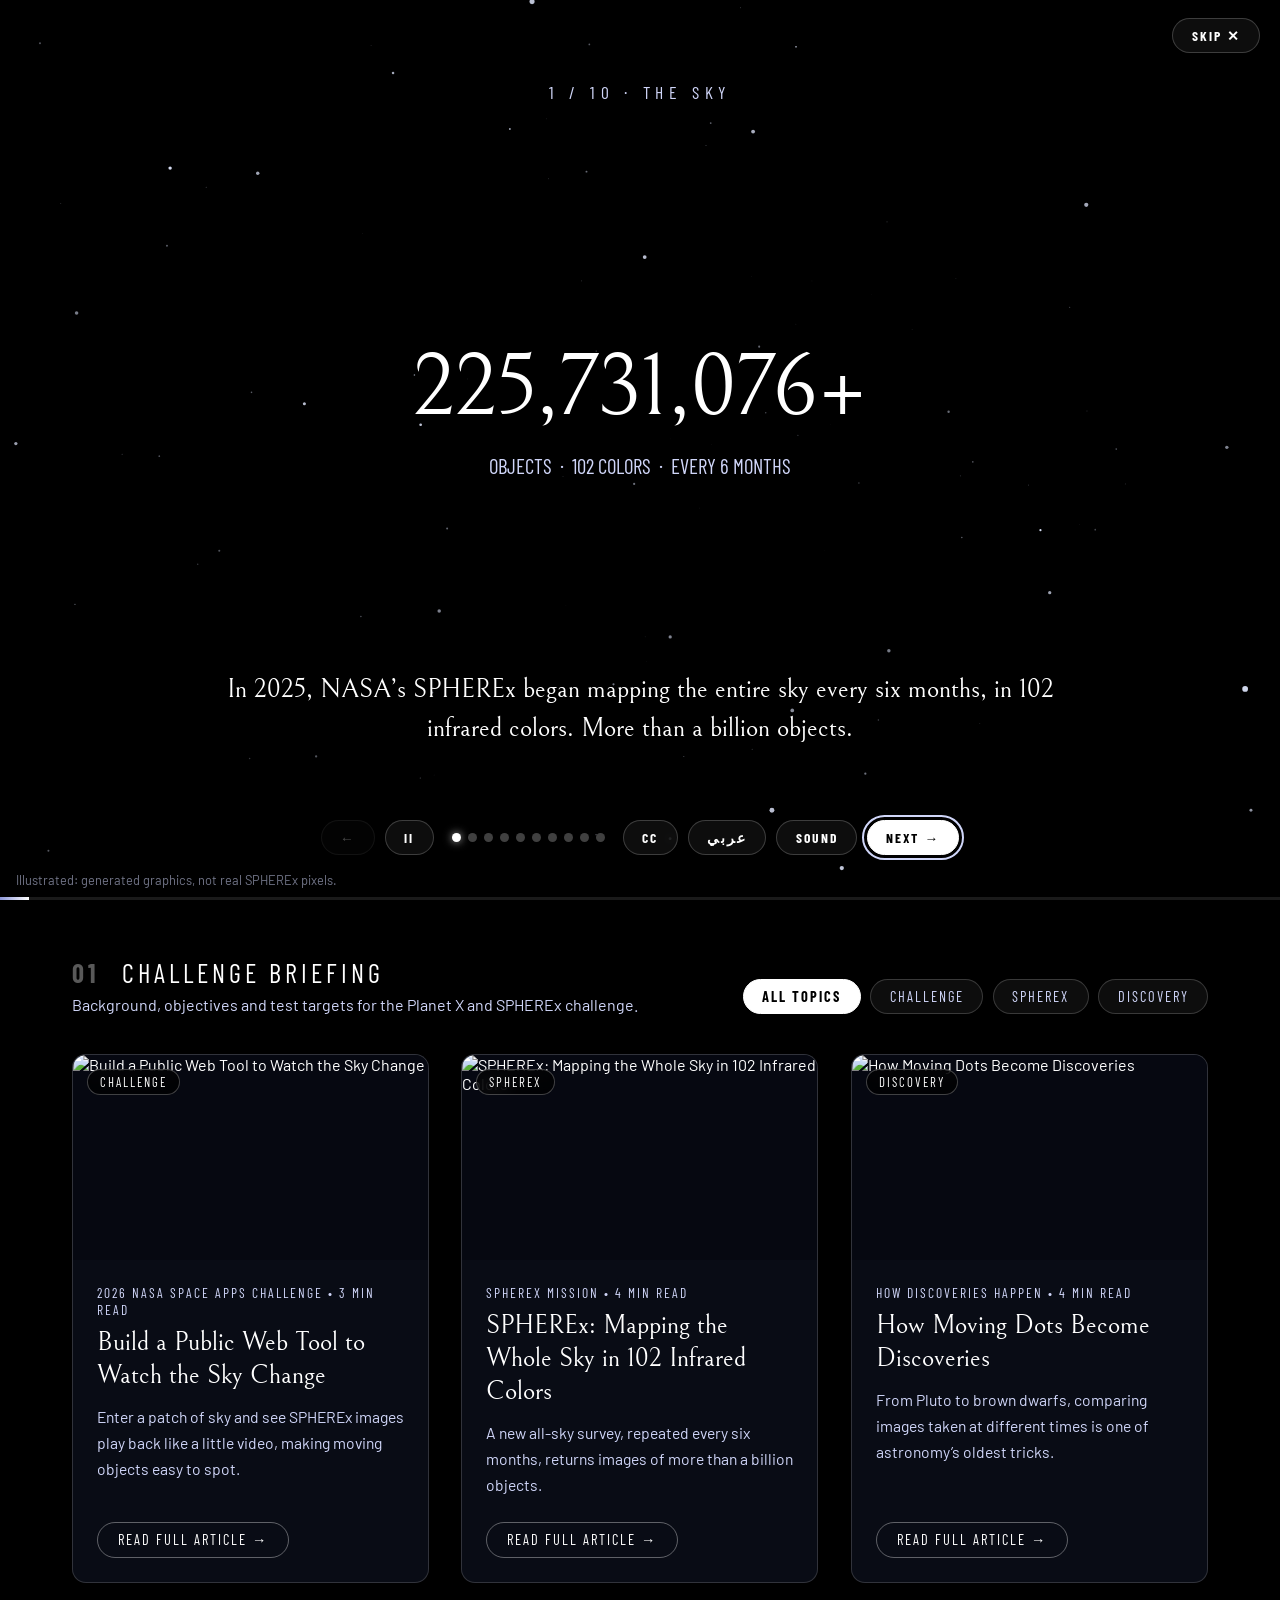
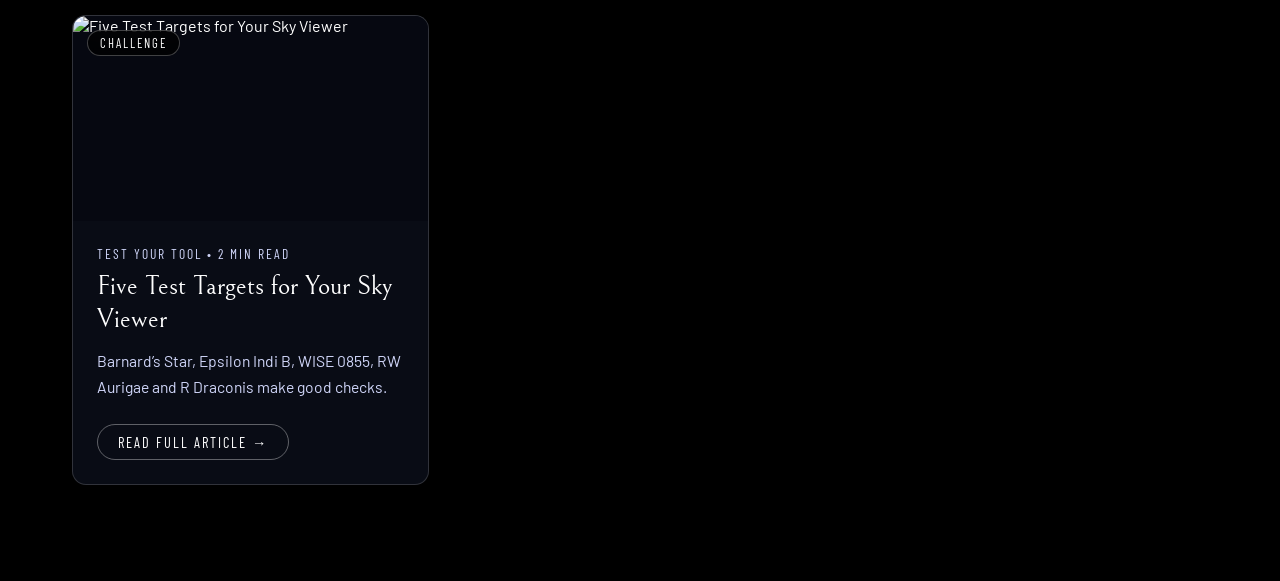
==== index.html @ 61ec4672 "Add files via upload" ====
<!DOCTYPE html>
<html lang="en">
<head>
  <meta charset="UTF-8" />
  <meta name="viewport" content="width=device-width, initial-scale=1.0, viewport-fit=cover" />
  <title>NASA Space Apps | Planet X</title>
  <meta name="theme-color" content="#000000" />
  <link rel="preconnect" href="https://fonts.googleapis.com">
  <link rel="preconnect" href="https://fonts.gstatic.com" crossorigin>
  <link href="https://fonts.googleapis.com/css2?family=Barlow:wght@400;600;700&family=Barlow+Condensed:wght@400;600;700&family=Bellefair&display=swap" rel="stylesheet">
  <link rel="stylesheet" href="styles.css">
</head>
<body data-page="home">
  <div id="film" role="dialog" aria-modal="true" aria-label="Introduction film" aria-describedby="fcap"><canvas id="fc"></canvas><div id="fct"></div><div id="fcap" aria-live="polite"></div><div id="ftag">Illustrated: generated graphics, not real SPHEREx pixels.</div><button id="fskip">Skip ✕</button><div id="fbar"><button id="fback" aria-label="Previous scene">←</button><button id="fpause" aria-label="Pause or resume">II</button><div id="fdots"></div><button id="fcc" aria-pressed="true" aria-label="Captions on or off">CC</button><button id="flang" aria-label="Switch language">عربي</button><button id="fsnd" aria-pressed="false" aria-label="Sound on or off">Sound</button><button id="fnext" class="go">Next →</button></div><div id="fprog"><i></i></div></div>
  <script>(function(){var r=location.hash.replace(/^#/,'').split('?')[0]||'home';var ok=['home','explore','museum','team','signin'].indexOf(r)>=0?r:'home';document.body.dataset.page=ok;if(ok==='home'){var f=document.getElementById('film');if(f)f.className='on show'}})();</script>
  <canvas id="spaceCanvas"></canvas>
  <header>
    <a href="#home" class="brand">
      <div class="logo">✦</div>
      <div class="brand-text">
        <span>NASA Space Apps</span>
        <strong>Planet X</strong>
      </div>
    </a>
    <nav aria-label="Main">
      <ul>
        <li><a href="#intro" id="introBtn" role="button" aria-haspopup="dialog"><b>00</b><i class="play">▶</i> Intro</a></li>
        <li><a href="#home"><b>01</b> Home</a></li>
        <li><a href="#explore"><b>02</b> Explore</a></li>
        <li><a href="#museum"><b>03</b> Museum Halls</a></li>
        <li><a href="#team"><b>04</b> Team</a></li>
        <li><a href="#signin"><b>05</b> Sign in</a></li>
      </ul>
    </nav>
  </header>
  <div id="views">
<div class="view" id="view-home" data-view="home">
  <main>
    <section class="hero">
      <div>
        <div class="hero-tag rv" style="--d:0">Spot the movers in the</div>
        <h1 class="rv" style="--d:1">Sky</h1>
        <p class="rv" style="--d:2">
          Since 2025, NASA’s SPHEREx mission has mapped the entire sky every six months in
          102 bands of near-infrared light. Comets, asteroids, stars, brown dwarfs and even new
          planets give themselves away by shifting position between images. Enter a patch of sky,
          flip through the frames like a little video, and find what moves.
        </p>
        <div class="hero-hint rv" style="--d:3">
          Click anywhere in space to spawn more star particles &bull; Active Particles: <strong id="particleCount">140</strong>
        </div>
      </div>
      <div class="hero-cta-wrap rv" style="--d:3">
        <a href="#explore" class="explore-btn">Explore</a>
        <a href="#home" class="scroll-link" data-scroll="articles">↓ Read the Challenge Brief</a>
      </div>
    </section>

    <!-- Articles Section -->
    <section class="articles-section" id="articles">
      <div class="section-head">
        <div>
          <h2 class="section-title"><span>01</span> Challenge Briefing</h2>
          <p class="section-sub">Background, objectives and test targets for the Planet X and SPHEREx challenge.</p>
        </div>
        <div class="filter-tabs" id="filterTabs">
          <button class="tab-btn active" data-cat="All">All Topics</button>
          <button class="tab-btn" data-cat="Challenge">Challenge</button>
          <button class="tab-btn" data-cat="SPHEREx">SPHEREx</button>
          <button class="tab-btn" data-cat="Discovery">Discovery</button>
        </div>
      </div>

      <div class="articles-grid" id="articlesGrid"></div>
    </section>
  </main>
  </main>

  <!-- Full Article Reader Modal -->
  <div class="modal" id="articleModal">
    <div class="reader-panel">
      <button class="close-btn" id="closeReader">✕ Close</button>
      <img class="reader-banner" id="readerImg" src="" alt="Article Cover">
      <div class="reader-content">
        <div class="reader-meta" id="readerMeta"></div>
        <h2 id="readerTitle"></h2>
        <div class="reader-text" id="readerBody"></div>
      </div>
    </div>
  </div>
</div>
<div class="view" id="view-explore" data-view="explore">
  <main class="explore">
    <h1 class="page-title"><span>02</span> Pick your destination</h1>
    <p class="page-sub">Nine real SPHEREx gallery images with their published details, five challenge targets, and a viewer. Enter any RA/Dec, field of view (60″ to 6°) and date to open that patch of sky. Pixels are simulated; names, positions, dates and wavelengths are real.</p>
    <div id="sx" class="sx-base">

<div class="sxhead"><form id="f"><label>RA (deg or hh:mm:ss)<input id="ra" type="text" placeholder="133.7951"></label><label>Dec (deg or dd:mm:ss)<input id="dec" type="text" placeholder="-7.2451"></label>
<label>Field of view<span class="row" style="gap:4px"><input id="fv0" type="text" value="240" style="width:70px"><select id="fu"><option value="1">″ arcsec</option><option value="60">′ arcmin</option><option value="3600">° deg</option></select></span></label><label>Date (optional)<input type="date" id="dt0" min="2025-05-01" max="2026-11-13"></label><button class="go">Search</button></form>
<div id="err" role="alert"></div><div class="row" id="chips"></div></div>
<div class="stage" id="st" tabindex="0" aria-label="Ring of nine SPHEREx images. Arrow keys rotate, Enter opens."><i class="mk"></i><div class="ring" id="ring"></div></div>
<div class="bar"><div id="sel"></div><button class="spin" id="sp">SPIN ORBIT</button></div>
<details><summary>Validation: the five challenge targets (computed from published positions and proper motions)</summary><div id="val"></div></details>

    </div>
    <p class="explore-foot">Want the science first? <a href="#museum">Walk through the Museum Halls</a>.</p>
  </main>

<div id="md" class="sx-base" role="dialog" aria-modal="true" aria-labelledby="mt" hidden><div class="dlg">
<div class="dh"><div><h2 id="mt"></h2><small id="mm"></small></div><button id="x">✕ Close</button></div>
<div id="pg" hidden><i id="pf"></i><span id="pt"></span></div>
<div class="tabs" id="tabs"></div>
<div class="body"><div><canvas class="s" id="big" width="560" height="560" aria-label="Sky viewer: drag to pan, scroll to zoom"></canvas>
<div id="cmpw" hidden><canvas class="s" id="ca" width="300" height="300"></canvas><canvas class="s" id="cb" width="300" height="300"></canvas><canvas class="s full" id="cr" width="300" height="300" hidden></canvas></div></div>
<div class="side">
<div class="pn" id="p-info" hidden></div>
<div class="pn" id="p-view"><dl><dt>Centre</dt><dd id="co"></dd><dt>Field of view</dt><dd id="fv"></dd><dt>Observation</dt><dd id="ob"></dd></dl>
<label>Field of view / zoom<input id="fov" type="range" min="60" max="600" step="10"></label>
<div class="row" style="justify-content:flex-start"><button id="pl">Play</button><button id="zi">Zoom in</button><button id="zo">Zoom out</button><button id="rs">Reset view</button></div>
<label>Speed<input id="spd" type="range" min="1" max="12" value="4"></label>
<label>See this sky on a date<span><input type="date" id="dt" min="2025-05-01" max="2026-11-13"> <button id="go2">Show</button></span></label>
<div class="ck"><label class="i"><input type="checkbox" id="tr" checked>Trail</label><label class="i"><input type="checkbox" id="mkc" checked>Mark target</label><label class="i"><input type="checkbox" id="cat">Centre on catalog position</label><label class="i"><input type="checkbox" id="gaia">Gaia</label><label class="i"><input type="checkbox" id="wise">WISE</label><label class="i"><input type="checkbox" id="dets">Detections</label></div>
<small>Aladin Lite goes in the context map slot of the real site.</small><button id="sh">Copy share link</button></div>
<div class="pn" id="p-cmp" hidden><div class="row" style="justify-content:flex-start"><label>Epoch A<select id="ea"></select></label><label>Epoch B<select id="eb"></select></label></div>
<div class="ck"><label class="i"><input type="radio" name="md" value="side" checked>Side by side</label><label class="i"><input type="radio" name="md" value="blink">Blink</label><label class="i"><input type="radio" name="md" value="diff">A − B</label><label class="i"><input type="radio" name="md" value="sum">A + B</label></div>
<label class="i"><input type="checkbox" id="chb">Use a different channel for B (shows the wavelength trap)</label><div id="cmpq"></div><small>Both frames are drawn on one TAN/WCS grid centred on the same RA/Dec.</small></div>
<div class="pn" id="p-dis" hidden><p id="dtx" style="margin:0"><b>Explore:</b> click any spot in the image to ask “what is here?”. Somewhere in this field one moving source matches no catalog. Find it, then name it.</p><div id="dno" class="warn" hidden></div><div id="pick" aria-live="polite">Click the image to start.</div><small id="dh">The hint unlocks after your first click: try to find it yourself first.</small><button id="run" class="go">Show all detections (hint)</button><div id="dtab"></div><div class="row" style="justify-content:flex-start"><button id="sv">Save candidate</button><button id="ex">Export report</button></div><textarea id="rep" readonly hidden></textarea><div id="saved"></div>
<small>How it works: align frames on one grid, subtract, find residual pairs, link them into a track, then match against Gaia and WISE. Anything left unmatched is a candidate.</small></div>
<div class="pn" id="p-spec" hidden><div class="row" style="justify-content:flex-start"><label>Detector<select id="sd"></select></label><label>Channel (1–17)<select id="sc"></select></label></div>
<div class="ck"><label class="i"><input type="checkbox" id="co4">Co-add detectors and epochs (better S/N)</label><label class="i"><input type="checkbox" id="ovb">Overlay epoch B</label></div><canvas class="s" id="spc" width="420" height="260" style="aspect-ratio:auto"></canvas><small id="spn"></small></div>
<div class="pn" id="p-q" hidden><dl id="qm"></dl><label class="i"><input type="checkbox" id="mask">Show bad-pixel mask on the image</label><div id="qf"></div></div>
</div></div>
<div class="tl"><div id="trk" role="slider" tabindex="0" aria-label="Observation date" aria-valuemin="1" aria-valuemax="24"><div id="fill"></div>
<svg id="rk" viewBox="0 0 24 24" aria-hidden="true"><g transform="rotate(90 12 12)"><path d="M12 1.5c3.2 3 4.2 7.2 4.2 11.5l-2.2 3.2h-4l-2.2-3.2c0-4.3 1-8.5 4.2-11.5z" fill="#fff" stroke="#7b8ba5" stroke-width=".6"/><circle cx="12" cy="9" r="1.9" fill="#1e90ff"/><path d="M7.8 12.5l-3.3 4.8 3.7-1.2zM16.2 12.5l3.3 4.8-3.7-1.2z" fill="#ff5d73"/><path d="M10 16.5h4l-2 5.8z" fill="#D0D6F9"/></g></svg></div>
<div class="lab"><span>May 2025</span><span>DR1 | QR3</span><span>Nov 2026</span></div></div>
</div></div>

</div>
<div class="view" id="view-museum" data-view="museum">
  <main>
    <h1 class="page-title"><span>03</span> Museum halls</h1>
    <p class="page-sub">Four short exhibitions explain the science behind this project. Each one is interactive and ends in the real tool that uses it.</p>
    <div class="hall-grid" id="hgrid">
      <button class="hall-card" type="button" aria-haspopup="dialog">
        <span class="hall-art"><svg viewBox="0 0 320 150" preserveAspectRatio="xMidYMid slice" aria-hidden="true"><rect x="40" y="0" width="60" height="150" fill="#fff" opacity=".08"/><rect x="108" y="0" width="170" height="150" fill="#D0D6F9" opacity=".1"/><path d="M14 132C70 130 96 40 132 34 170 30 200 92 306 126" stroke="#D0D6F9" fill="none" stroke-width="2" stroke-linecap="round"/><line x1="132" y1="26" x2="132" y2="136" stroke="#fff" stroke-dasharray="4 4" opacity=".7"/></svg></span>
        <span class="hall-body"><span class="hall-eyebrow">Hall 01</span><h3>Infrared Universe</h3><p>Why does SPHEREx look in the infrared?</p><span class="hall-go"><span>Enter the hall</span></span></span>
      </button>
      <button class="hall-card" type="button" aria-haspopup="dialog">
        <span class="hall-art"><svg viewBox="0 0 320 150" preserveAspectRatio="xMidYMid slice" aria-hidden="true"><path d="M12 48C60 52 78 54 96 64 104 108 112 108 120 66 150 70 170 72 186 76 190 112 196 112 200 78 232 84 252 88 268 92 272 122 280 122 284 96 296 98 306 100" stroke="#D0D6F9" fill="none" stroke-width="2" stroke-linecap="round"/><g stroke="#D0D6F9" opacity=".3"><line x1="108" y1="20" x2="108" y2="130"/><line x1="193" y1="20" x2="193" y2="130"/><line x1="278" y1="20" x2="278" y2="130"/></g></svg></span>
        <span class="hall-body"><span class="hall-eyebrow">Hall 02</span><h3>Dust and Ices</h3><p>How can light reveal frozen water?</p><span class="hall-go"><span>Enter the hall</span></span></span>
      </button>
      <button class="hall-card" type="button" aria-haspopup="dialog">
        <span class="hall-art"><svg viewBox="0 0 320 150" preserveAspectRatio="xMidYMid slice" aria-hidden="true"><g stroke="#fff" opacity=".18"><line x1="16" y1="36" x2="16" y2="54"/><line x1="26" y1="36" x2="26" y2="54"/><line x1="36" y1="36" x2="36" y2="54"/><line x1="46" y1="36" x2="46" y2="54"/><line x1="56" y1="36" x2="56" y2="54"/><line x1="66" y1="36" x2="66" y2="54"/><line x1="76" y1="36" x2="76" y2="54"/><line x1="86" y1="36" x2="86" y2="54"/><line x1="96" y1="36" x2="96" y2="54"/><line x1="106" y1="36" x2="106" y2="54"/><line x1="116" y1="36" x2="116" y2="54"/><line x1="126" y1="36" x2="126" y2="54"/><line x1="136" y1="36" x2="136" y2="54"/><line x1="146" y1="36" x2="146" y2="54"/><line x1="156" y1="36" x2="156" y2="54"/><line x1="166" y1="36" x2="166" y2="54"/><line x1="176" y1="36" x2="176" y2="54"/><line x1="186" y1="36" x2="186" y2="54"/><line x1="196" y1="36" x2="196" y2="54"/><line x1="206" y1="36" x2="206" y2="54"/><line x1="216" y1="36" x2="216" y2="54"/><line x1="226" y1="36" x2="226" y2="54"/><line x1="236" y1="36" x2="236" y2="54"/><line x1="246" y1="36" x2="246" y2="54"/><line x1="256" y1="36" x2="256" y2="54"/><line x1="266" y1="36" x2="266" y2="54"/><line x1="276" y1="36" x2="276" y2="54"/><line x1="286" y1="36" x2="286" y2="54"/><line x1="296" y1="36" x2="296" y2="54"/><line x1="306" y1="36" x2="306" y2="54"/><line x1="316" y1="36" x2="316" y2="54"/><line x1="16" y1="100" x2="16" y2="118"/><line x1="26" y1="100" x2="26" y2="118"/><line x1="36" y1="100" x2="36" y2="118"/><line x1="46" y1="100" x2="46" y2="118"/><line x1="56" y1="100" x2="56" y2="118"/><line x1="66" y1="100" x2="66" y2="118"/><line x1="76" y1="100" x2="76" y2="118"/><line x1="86" y1="100" x2="86" y2="118"/><line x1="96" y1="100" x2="96" y2="118"/><line x1="106" y1="100" x2="106" y2="118"/><line x1="116" y1="100" x2="116" y2="118"/><line x1="126" y1="100" x2="126" y2="118"/><line x1="136" y1="100" x2="136" y2="118"/><line x1="146" y1="100" x2="146" y2="118"/><line x1="156" y1="100" x2="156" y2="118"/><line x1="166" y1="100" x2="166" y2="118"/><line x1="176" y1="100" x2="176" y2="118"/><line x1="186" y1="100" x2="186" y2="118"/><line x1="196" y1="100" x2="196" y2="118"/><line x1="206" y1="100" x2="206" y2="118"/><line x1="216" y1="100" x2="216" y2="118"/><line x1="226" y1="100" x2="226" y2="118"/><line x1="236" y1="100" x2="236" y2="118"/><line x1="246" y1="100" x2="246" y2="118"/><line x1="256" y1="100" x2="256" y2="118"/><line x1="266" y1="100" x2="266" y2="118"/><line x1="276" y1="100" x2="276" y2="118"/><line x1="286" y1="100" x2="286" y2="118"/><line x1="296" y1="100" x2="296" y2="118"/><line x1="306" y1="100" x2="306" y2="118"/><line x1="316" y1="100" x2="316" y2="118"/></g><path d="M16 45H92" stroke="#D0D6F9" fill="none" stroke-width="2" stroke-linecap="round" opacity=".5"/><circle cx="92" cy="45" r="5" fill="#D0D6F9"/><path d="M16 109H236" stroke="#D0D6F9" fill="none" stroke-width="2" stroke-linecap="round" opacity=".5"/><circle cx="236" cy="109" r="5" fill="#fff"/></svg></span>
        <span class="hall-body"><span class="hall-eyebrow">Hall 03</span><h3>Moving Stars</h3><p>How far does a star drift?</p><span class="hall-go"><span>Enter the hall</span></span></span>
      </button>
      <button class="hall-card" type="button" aria-haspopup="dialog">
        <span class="hall-art"><svg viewBox="0 0 320 150" preserveAspectRatio="xMidYMid slice" aria-hidden="true"><path d="M40 75H280" stroke="#D0D6F9" stroke-width="2" opacity=".5"/><circle cx="40" cy="75" r="12" fill="#0e1221" stroke="#D0D6F9" stroke-width="2"/><circle cx="100" cy="75" r="12" fill="#0e1221" stroke="#D0D6F9" stroke-width="2"/><circle cx="160" cy="75" r="12" fill="#0e1221" stroke="#D0D6F9" stroke-width="2"/><circle cx="220" cy="75" r="12" fill="#0e1221" stroke="#D0D6F9" stroke-width="2"/><circle cx="280" cy="75" r="12" fill="#fff" stroke="#D0D6F9" stroke-width="2"/></svg></span>
        <span class="hall-body"><span class="hall-eyebrow">Hall 04</span><h3>Discovery</h3><p>How does a candidate become a result?</p><span class="hall-go"><span>Enter the hall</span></span></span>
      </button>
    </div>
  </main>

  <div id="hall" role="dialog" aria-modal="true" aria-labelledby="hht" aria-describedby="htx">
    <div class="hd">
      <div class="hd-top"><small class="e" id="hhe"></small><button id="hx" type="button">✕ Close</button></div>
      <h3 id="hht"></h3>
      <canvas id="hcv" role="img" aria-label="Interactive exhibit"></canvas>
      <div class="cn" id="hctl"></div>
      <div id="hrd" aria-live="polite"></div>
      <p id="htx"></p>
      <div class="cn"><button class="go" id="hgo" type="button"></button></div>
      <p class="hn" id="hnote"></p>
    </div>
  </div>
</div>
<div class="view" id="view-team" data-view="team">
  <main>
    <h1 class="page-title"><span>04</span> Meet our team</h1>
    <p class="page-sub">Direct mission contacts, roles, and team leads.</p>
    <div class="team-grid" id="teamGrid"></div>
  </main>
</div>
<div class="view" id="view-signin" data-view="signin">
  <main class="auth-main">
    <h1 class="page-title"><span>05</span> Sign in</h1>
    <p class="page-sub">Keep your sky candidates and favourite fields with you.</p>
    <div class="auth-wrap">
      <div class="auth-copy">
        <h2>Your sky, saved</h2>
        <p>Sign in to keep the candidates you find in the Explore viewer, return to the same patch of sky, and carry your share links with you.</p>
      </div>
      <div class="auth-card" id="authCard">
        <div class="auth-tabs" role="tablist" aria-label="Account">
          <button type="button" class="pill active" id="tabIn" role="tab" aria-selected="true">Sign in</button>
          <button type="button" class="pill" id="tabUp" role="tab" aria-selected="false">Create account</button>
        </div>
        <form class="auth-form" id="authForm" novalidate>
          <div class="collapse" id="nameWrap"><div><div class="fld"><label for="aName">Name</label><input id="aName" type="text" autocomplete="name" placeholder="Your name"></div></div></div>
          <div class="fld"><label for="aMail">Email</label><input id="aMail" type="email" autocomplete="email" placeholder="you@example.com" required></div>
          <div class="fld"><label for="aPass">Password</label><div class="pw-row"><input id="aPass" type="password" autocomplete="current-password" placeholder="At least 8 characters" required><button type="button" class="pw-toggle" id="pwT" aria-label="Show password" aria-pressed="false">Show</button></div></div>
          <div class="auth-row"><label><input type="checkbox" id="aRem" checked> Keep me signed in</label></div>
          <div class="auth-err" id="authErr" role="alert"></div>
          <button class="pill solid auth-submit" type="submit" id="authBtn">Sign in</button>
        </form>
        <p class="auth-note">This is a front-end demo. There is no server yet, so your details stay in this browser and your password is never stored.</p>
        <div class="auth-done" id="authDone" aria-live="polite">
          <div class="avatar" id="avatar">✦</div>
          <h3 id="doneName">Welcome</h3>
          <p id="doneMail"></p>
          <div class="auth-actions"><a class="pill solid" href="#explore">Explore the sky</a><button type="button" class="pill" id="outBtn">Sign out</button></div>
        </div>
      </div>
    </div>
  </main>
</div>
  </div>
  <script src="app.js"></script>
</body>
</html>
---- styles.css ----
/* NASA Space Apps | Planet X: all styles */
:root{
  --bg-black:#000;--text-light:#D0D6F9;--white:#fff;
  --glass:rgba(255,255,255,.05);--glass-border:rgba(255,255,255,.16);
  --font-serif:'Bellefair',serif;--font-sans-cond:'Barlow Condensed',sans-serif;--font-sans:'Barlow',sans-serif;
  --ease:cubic-bezier(.2,.7,.2,1);
}
*{box-sizing:border-box;margin:0;padding:0}
html{scroll-behavior:smooth;scroll-padding-top:1rem}
html.film-open,html.modal-open{overflow:hidden}
body{background:#000;color:#fff;font-family:var(--font-sans);min-height:100vh;overflow-x:hidden;position:relative;animation:pgIn .6s ease backwards}
@keyframes pgIn{from{opacity:0}}
html.leaving body{opacity:0;transition:opacity .3s ease}
#spaceCanvas{position:fixed;inset:0;width:100%;height:100%;z-index:0;pointer-events:none}

/* ===== Unified header (home theme) ===== */
header{position:relative;z-index:10;display:flex;justify-content:space-between;align-items:center;padding:1.5rem 0 1.5rem 3rem}
.brand{display:flex;align-items:center;gap:1rem;text-decoration:none;color:#fff;flex-shrink:0}
.logo{width:46px;height:46px;background:#fff;color:#000;border-radius:50%;display:grid;place-items:center;font-weight:bold;font-size:1.4rem;box-shadow:0 0 20px rgba(255,255,255,.35);flex-shrink:0}
.brand-text span{display:block;font-family:var(--font-sans-cond);font-size:.8rem;letter-spacing:3px;color:var(--text-light);text-transform:uppercase}
.brand-text strong{font-family:var(--font-serif);font-size:1.25rem;font-weight:400;letter-spacing:2px;text-transform:uppercase}
nav{background:var(--glass);backdrop-filter:blur(16px);-webkit-backdrop-filter:blur(16px);padding:0 2.8rem 0 2.4rem;border-bottom:1px solid rgba(255,255,255,.15);border-left:1px solid rgba(255,255,255,.1)}
nav ul{display:flex;list-style:none;gap:2rem}
nav li{white-space:nowrap}
nav a{display:inline-block;padding:1.6rem 0;color:#fff;text-decoration:none;font-family:var(--font-sans-cond);font-size:.98rem;letter-spacing:2.4px;text-transform:uppercase;border-bottom:3px solid transparent;transition:border-color .25s ease,opacity .25s ease}
nav a b{margin-right:.5rem}
nav a .play{font-style:normal;font-size:.75em;margin-right:.2rem;display:inline-block;transition:transform .3s var(--ease)}
nav a:hover{border-bottom-color:rgba(255,255,255,.5)}
nav a:hover .play{transform:scale(1.25)}
nav a.active{border-bottom-color:#fff}
nav a:focus-visible,.brand:focus-visible{outline:2px solid var(--text-light);outline-offset:3px}
@media (max-width:1240px){nav{padding:0 1.8rem 0 1.6rem}nav ul{gap:1.35rem}nav a{letter-spacing:1.8px;font-size:.92rem}}
@media (max-width:1120px){
  header{flex-direction:column;align-items:stretch;padding:1.1rem 0 0}
  .brand{padding:0 1.5rem 1rem}
  nav{padding:0 1.5rem;border-left:0;border-top:1px solid rgba(255,255,255,.12);overflow-x:auto;scrollbar-width:none}
  nav::-webkit-scrollbar{display:none}
  nav ul{gap:1.6rem;width:max-content}
  nav a{padding:1.05rem 0}
}

/* ===== Shared page chrome ===== */
main{position:relative;z-index:5;max-width:1200px;margin:0 auto;padding:1.5rem 2rem 4rem}
.page-title{font-family:var(--font-sans-cond);font-size:1.75rem;letter-spacing:4.5px;text-transform:uppercase;font-weight:400;margin-bottom:.5rem}
.page-title span{opacity:.35;font-weight:700;margin-right:.9rem}
.page-sub{color:var(--text-light);margin-bottom:2.2rem;font-size:1.05rem;line-height:1.6;max-width:760px}
.pill{background:rgba(255,255,255,.05);color:var(--text-light);border:1px solid rgba(255,255,255,.18);padding:.5rem 1.15rem;border-radius:30px;font-family:var(--font-sans-cond);font-size:.9rem;letter-spacing:2px;text-transform:uppercase;cursor:pointer;transition:all .2s ease}
.pill:hover,.pill.active{background:#fff;color:#000;border-color:#fff;font-weight:700}
.pill.solid{background:#fff;color:#000;border-color:#fff;font-weight:700}
.pill.solid:hover{background:var(--text-light);border-color:var(--text-light)}

/* ===== Interactive layer ===== */
.fx-progress{position:fixed;top:0;left:0;width:100%;height:2px;transform:scaleX(0);transform-origin:0 50%;background:linear-gradient(90deg,#8d97d9,#fff);box-shadow:0 0 10px rgba(208,214,249,.6);z-index:300;pointer-events:none}
.fx-halo{position:fixed;left:0;top:0;width:34px;height:34px;margin:-17px 0 0 -17px;border:1px solid rgba(208,214,249,.55);border-radius:50%;pointer-events:none;z-index:2000;opacity:0;transition:opacity .25s,width .2s,height .2s,margin .2s,background .2s,border-color .2s}
.fx-halo.on{opacity:1}
.fx-halo.hot{width:58px;height:58px;margin:-29px 0 0 -29px;background:rgba(208,214,249,.08);border-color:#fff}
.fx-halo.down{width:22px;height:22px;margin:-11px 0 0 -11px}
@media (pointer:coarse){.fx-halo{display:none}}
.brand .logo{transition:transform .6s cubic-bezier(.2,.8,.2,1),box-shadow .3s ease}
.brand:hover .logo{transform:rotate(180deg) scale(1.08);box-shadow:0 0 30px rgba(255,255,255,.65)}
.article-card,.member-card,.hall-card{position:relative}
.article-card::before,.member-card::before,.hall-card::before{content:"";position:absolute;inset:0;z-index:2;pointer-events:none;opacity:0;transition:opacity .3s ease;background:radial-gradient(260px circle at var(--mx,50%) var(--my,50%),rgba(208,214,249,.14),transparent 62%)}
.article-card:hover::before,.member-card:hover::before,.hall-card:hover::before{opacity:1}
.explore-btn,.spin{will-change:translate;transition:translate .25s ease-out,transform .3s ease}
@media (prefers-reduced-motion:reduce){.fx-halo,.fx-shoot{display:none}body{animation:none}html.leaving body{transition:none}}

/* ===== Intro (pop-out), themed to Home ===== */
#film{position:fixed;inset:0;z-index:1000;background:#000;display:none;color:#fff;opacity:0;transition:opacity .5s ease}
#film.on{display:block}
#film.show{opacity:1}
#fc{position:absolute;inset:0;width:100%;height:100%}
#fcap{position:absolute;left:50%;bottom:17%;transform:translateX(-50%);width:min(880px,88vw);text-align:center;font:400 clamp(1.1rem,2.3vw,1.65rem)/1.45 'Bellefair',serif;color:#fff;text-shadow:0 2px 12px #000}
#fct{position:absolute;left:0;right:0;top:9%;text-align:center;font:400 clamp(.9rem,1.6vw,1.1rem) 'Barlow Condensed',sans-serif;letter-spacing:.32em;text-transform:uppercase;color:#D0D6F9}
#ftag{position:absolute;left:16px;bottom:12px;font:400 .8rem 'Barlow',sans-serif;color:#D0D6F9;opacity:.55}
#fbar{position:absolute;left:0;right:0;bottom:5%;display:flex;gap:10px;justify-content:center;align-items:center;flex-wrap:wrap;padding:0 8px}
#fbar button,#fskip{font:700 .85rem 'Barlow Condensed',sans-serif;letter-spacing:2px;text-transform:uppercase;color:#fff;background:rgba(255,255,255,.05);border:1px solid rgba(255,255,255,.2);border-radius:30px;padding:.5rem 1.15rem;cursor:pointer;backdrop-filter:blur(8px);-webkit-backdrop-filter:blur(8px);transition:background .2s,color .2s,border-color .2s}
#fbar button:hover:not(:disabled),#fskip:hover{background:#fff;color:#000;border-color:#fff}
#fbar button:disabled{opacity:.3;cursor:default}
#fbar button.go{background:#fff;color:#000;border-color:#fff}
#fbar button.go:hover{background:#D0D6F9;border-color:#D0D6F9}
#fskip{position:absolute;right:20px;top:18px}
#fdots{display:flex;gap:7px;margin:0 8px}
#fdots i{width:9px;height:9px;border-radius:50%;background:rgba(255,255,255,.25);cursor:pointer;transition:background .25s,transform .25s}
#fdots i:hover{transform:scale(1.35)}
#fdots i.on{background:#fff;box-shadow:0 0 8px rgba(255,255,255,.7)}
#film button:focus-visible{outline:2px solid #D0D6F9;outline-offset:3px}
#fprog{position:absolute;left:0;right:0;bottom:0;height:3px;background:rgba(255,255,255,.1)}
#fprog i{display:block;height:100%;width:0;background:linear-gradient(90deg,#8d97d9,#fff)}
#fcap.ar{font-family:'Amiri','Noto Naskh Arabic','Segoe UI',Tahoma,serif;line-height:1.8}
@media (max-width:620px){#fcap{bottom:24%}#fbar button{padding:.45rem .9rem}}

#view-home .hero{
      min-height: calc(100vh - 130px);
      display: grid;
      grid-template-columns: 1.2fr 1fr;
      align-items: center;
      gap: 3rem;
      padding: 2rem 0 4rem;
    }
#view-home .hero-tag{
      font-family: 'Barlow Condensed', sans-serif;
      font-size: 1.5rem;
      letter-spacing: 4.5px;
      color: #D0D6F9;
      text-transform: uppercase;
    }
#view-home .hero h1{
      font-family: 'Bellefair', serif;
      font-size: clamp(4.5rem, 10vw, 8.5rem);
      font-weight: 400;
      text-transform: uppercase;
      line-height: 1.05;
      margin: 1rem 0 1.25rem;
    }
#view-home .hero p{
      color: #D0D6F9;
      font-size: 1.1rem;
      line-height: 1.8;
      max-width: 480px;
    }
#view-home .hero-hint{
      margin-top: 1.4rem;
      font-family: 'Barlow Condensed', sans-serif;
      font-size: 0.9rem;
      letter-spacing: 2.2px;
      color: rgba(208, 214, 249, 0.7);
      text-transform: uppercase;
    }
#view-home .hero-hint strong{
      color: #fff;
      font-weight: 700;
    }
#view-home .hero-cta-wrap{
      display: flex;
      flex-direction: column;
      align-items: center;
      justify-content: center;
      gap: 2rem;
    }
#view-home .explore-btn{
      width: 240px;
      height: 240px;
      border-radius: 50%;
      background: #fff;
      color: #000;
      display: grid;
      place-items: center;
      text-decoration: none;
      font-family: 'Bellefair', serif;
      font-size: 2rem;
      letter-spacing: 2px;
      text-transform: uppercase;
      position: relative;
      transition: transform 0.3s ease;
    }
#view-home .explore-btn::after{
      content: "";
      position: absolute;
      inset: 0;
      border-radius: 50%;
      background: rgba(255, 255, 255, 0.14);
      transform: scale(1);
      transition: transform 0.4s ease;
      z-index: -1;
    }
#view-home .explore-btn:hover{
      transform: scale(1.03);
    }
#view-home .explore-btn:hover::after{
      transform: scale(1.42);
    }
#view-home .scroll-link{
      font-family: 'Barlow Condensed', sans-serif;
      letter-spacing: 2.5px;
      text-transform: uppercase;
      font-size: 0.9rem;
      color: #D0D6F9;
      text-decoration: none;
      border-bottom: 1px solid rgba(208, 214, 249, 0.35);
      padding-bottom: 4px;
      transition: color 0.2s, border-color 0.2s;
    }
#view-home .scroll-link:hover{
      color: #fff;
      border-color: #fff;
    }
#view-home .articles-section{
      padding: 4rem 0 6rem;
      border-top: 1px solid rgba(255, 255, 255, 0.12);
    }
#view-home .section-head{
      display: flex;
      flex-wrap: wrap;
      justify-content: space-between;
      align-items: flex-end;
      gap: 1.5rem;
      margin-bottom: 2.5rem;
    }
#view-home .section-title{
      font-family: 'Barlow Condensed', sans-serif;
      font-size: 1.65rem;
      letter-spacing: 4px;
      text-transform: uppercase;
      font-weight: 400;
    }
#view-home .section-title span{
      opacity: 0.35;
      font-weight: 700;
      margin-right: 0.8rem;
    }
#view-home .section-sub{
      color: #D0D6F9;
      margin-top: 0.4rem;
      font-size: 1rem;
    }
#view-home .filter-tabs{
      display: flex;
      flex-wrap: wrap;
      gap: 0.6rem;
    }
#view-home .tab-btn{
      background: rgba(255, 255, 255, 0.05);
      color: #D0D6F9;
      border: 1px solid rgba(255, 255, 255, 0.18);
      padding: 0.5rem 1.15rem;
      border-radius: 30px;
      font-family: 'Barlow Condensed', sans-serif;
      font-size: 0.9rem;
      letter-spacing: 2px;
      text-transform: uppercase;
      cursor: pointer;
      transition: all 0.2s ease;
    }
#view-home .tab-btn:hover,#view-home .tab-btn.active{
      background: #fff;
      color: #000;
      border-color: #fff;
      font-weight: 700;
    }
#view-home .articles-grid{
      display: grid;
      grid-template-columns: repeat(auto-fit, minmax(330px, 1fr));
      gap: 2rem;
    }
#view-home .article-card{
      background: rgba(12, 15, 26, 0.82);
      backdrop-filter: blur(12px);
      border: 1px solid rgba(255, 255, 255, 0.16);
      border-radius: 14px;
      overflow: hidden;
      display: flex;
      flex-direction: column;
      transition: transform 0.25s ease, border-color 0.25s ease, box-shadow 0.25s ease;
    }
#view-home .article-card:hover{
      transform: translateY(-6px);
      border-color: rgba(255, 255, 255, 0.65);
      box-shadow: 0 18px 40px rgba(0, 0, 0, 0.75);
    }
#view-home .article-thumb{
      position: relative;
      height: 205px;
      background: #060811;
      overflow: hidden;
    }
#view-home .article-thumb img{
      width: 100%;
      height: 100%;
      object-fit: cover;
      transition: transform 0.4s ease;
    }
#view-home .article-card:hover .article-thumb img{
      transform: scale(1.05);
    }
#view-home .article-badge{
      position: absolute;
      top: 0.9rem;
      left: 0.9rem;
      background: rgba(0, 0, 0, 0.75);
      backdrop-filter: blur(8px);
      border: 1px solid rgba(255, 255, 255, 0.25);
      color: #fff;
      padding: 0.25rem 0.75rem;
      border-radius: 20px;
      font-family: 'Barlow Condensed', sans-serif;
      font-size: 0.8rem;
      letter-spacing: 2px;
      text-transform: uppercase;
    }
#view-home .article-body{
      padding: 1.5rem;
      display: flex;
      flex-direction: column;
      flex: 1;
    }
#view-home .article-meta{
      font-family: 'Barlow Condensed', sans-serif;
      font-size: 0.85rem;
      letter-spacing: 2px;
      color: #D0D6F9;
      text-transform: uppercase;
      margin-bottom: 0.5rem;
    }
#view-home .article-body h3{
      font-family: 'Bellefair', serif;
      font-size: 1.65rem;
      font-weight: 400;
      line-height: 1.25;
      margin-bottom: 0.75rem;
    }
#view-home .article-excerpt{
      color: #D0D6F9;
      font-size: 0.98rem;
      line-height: 1.65;
      margin-bottom: 1.5rem;
      flex: 1;
    }
#view-home .read-btn{
      align-self: flex-start;
      background: transparent;
      color: #fff;
      border: 1px solid rgba(255, 255, 255, 0.35);
      padding: 0.55rem 1.25rem;
      border-radius: 30px;
      font-family: 'Barlow Condensed', sans-serif;
      font-size: 0.9rem;
      letter-spacing: 2px;
      text-transform: uppercase;
      cursor: pointer;
      transition: all 0.2s ease;
    }
#view-home .read-btn:hover{
      background: #fff;
      color: #000;
      border-color: #fff;
    }
#view-home .modal{
      position: fixed;
      inset: 0;
      background: rgba(0, 0, 0, 0.88);
      backdrop-filter: blur(12px);
      display: none;
      place-items: center;
      z-index: 100;
      padding: 1.25rem;
    }
#view-home .modal.open{
      display: grid;
    }
#view-home .reader-panel{
      background: #0e1221;
      border: 1px solid rgba(255, 255, 255, 0.22);
      border-radius: 16px;
      max-width: 780px;
      width: 100%;
      max-height: 88vh;
      overflow-y: auto;
      position: relative;
      box-shadow: 0 25px 65px rgba(0, 0, 0, 0.9);
    }
#view-home .close-btn{
      position: sticky;
      top: 1rem;
      float: right;
      margin: 1rem 1rem 0 0;
      background: rgba(0, 0, 0, 0.75);
      color: #fff;
      border: 1px solid rgba(255, 255, 255, 0.3);
      padding: 0.4rem 0.95rem;
      border-radius: 20px;
      font-family: 'Barlow Condensed', sans-serif;
      letter-spacing: 1.5px;
      text-transform: uppercase;
      cursor: pointer;
      z-index: 10;
    }
#view-home .close-btn:hover{
      background: #fff;
      color: #000;
    }
#view-home .reader-banner{
      width: 100%;
      height: 270px;
      object-fit: cover;
      display: block;
    }
#view-home .reader-content{
      padding: 2rem 2.25rem 2.5rem;
    }
#view-home .reader-meta{
      font-family: 'Barlow Condensed', sans-serif;
      color: #D0D6F9;
      letter-spacing: 2.2px;
      text-transform: uppercase;
      font-size: 0.9rem;
    }
#view-home .reader-content h2{
      font-family: 'Bellefair', serif;
      font-size: 2.4rem;
      font-weight: 400;
      line-height: 1.2;
      margin: 0.6rem 0 1.25rem;
    }
#view-home .reader-text p{
      color: #D0D6F9;
      font-size: 1.05rem;
      line-height: 1.8;
      margin-bottom: 1.15rem;
    }
body[data-page="home"] main{padding:0 2rem}
@media (max-width: 860px){#view-home .hero{ grid-template-columns: 1fr; text-align: center; padding-top: 1rem; min-height: auto; }
#view-home .hero p{ margin: 0 auto; }
#view-home .explore-btn{ width: 190px; height: 190px; font-size: 1.6rem; }
#view-home .section-head{align-items:flex-start}}
#view-home .modal{display:grid;visibility:hidden;opacity:0;transition:opacity .3s ease,visibility 0s linear .3s}
#view-home .modal.open{visibility:visible;opacity:1;transition:opacity .3s ease}
#view-home .reader-panel{transform:translateY(16px) scale(.98);transition:transform .4s var(--ease)}
#view-home .modal.open .reader-panel{transform:none}
body[data-page="home"] .rv{opacity:0}
body[data-page="home"].ready .rv{animation:rv .9s var(--ease) both;animation-delay:calc(var(--d,0) * .13s)}
@keyframes rv{from{opacity:0;transform:translateY(18px)}to{opacity:1;transform:none}}
@media (prefers-reduced-motion: reduce){body[data-page="home"] .rv{opacity:1;animation:none!important}}
#view-home .article-card{will-change:transform}
#view-explore{--bg:#000;--bg2:#000;--panel:#0a0c14;--tx:#fff;--mut:rgba(208,214,249,.75);--ac:#D0D6F9;--glow:rgba(208,214,249,.35);--line:rgba(255,255,255,.16);--ok:#6fe3a5;--warn:#ffa466;padding-top:env(safe-area-inset-top,0px);padding-bottom:env(safe-area-inset-bottom,0px)}
#view-explore .sx-base{color:var(--tx);font:14px/1.45 var(--font-sans)}
#view-explore .sxhead{max-width:1100px;margin:0 auto;padding:6px 16px 0;text-align:center}
#view-explore .sub,#view-explore small{color:var(--mut)}
#view-explore form,#view-explore .row{display:flex;flex-wrap:wrap;gap:8px;align-items:end;justify-content:center}
#view-explore label{display:grid;gap:3px;font-size:12px;color:var(--mut)}
#view-explore label.i{display:flex;align-items:center;gap:5px;color:var(--tx);font-size:13px}
#view-explore input[type=text],#view-explore input[type=date],#view-explore select{padding:6px 8px;border:1px solid var(--line);border-radius:8px;background:var(--panel);color:var(--tx);font:inherit}
#view-explore input[type=text]{width:112px}
#view-explore button{font:inherit;color:var(--tx);background:var(--panel);border:1px solid var(--line);border-radius:8px;padding:6px 11px;cursor:pointer}
#view-explore button.go,#view-explore .spin{border:0;color:#000;font-weight:700;background:#fff}
#view-explore .spin{border-radius:999px;padding:11px 26px;letter-spacing:.04em;box-shadow:0 0 18px rgba(255,255,255,.3)}
#view-explore button.on{outline:2px solid var(--ac);outline-offset:-2px}
#view-explore :focus-visible{outline:2px solid var(--ac);outline-offset:2px}
#view-explore #err{color:var(--warn);min-height:20px;font-size:13px;margin-top:4px}
#view-explore #chips{margin-top:8px}
#view-explore .stage{position:relative;height:min(56vh,490px);perspective:1500px;display:grid;place-items:center;overflow:hidden;cursor:grab;touch-action:pan-y;user-select:none}
#view-explore .mk{position:absolute;top:6px;left:50%;transform:translateX(-50%);border:11px solid transparent;border-top:15px solid var(--ac);filter:drop-shadow(0 0 8px var(--glow));z-index:2}
#view-explore .ring{--cw:clamp(120px,15vw,190px);position:relative;width:var(--cw);height:calc(var(--cw)*1.25);transform-style:preserve-3d;margin-top:30px}
#view-explore .card{position:absolute;inset:0;transform:rotateY(calc(var(--i)*40deg)) translateZ(var(--R));transform-style:preserve-3d}
#view-explore .face{position:absolute;inset:0;backface-visibility:hidden;opacity:var(--o,1);background:var(--panel);border:2px solid var(--ac);border-radius:12px;box-shadow:0 0 18px var(--glow);padding:6px;display:flex;flex-direction:column;gap:4px}
#view-explore .face.b{transform:rotateY(180deg)}
#view-explore .face canvas{width:100%;aspect-ratio:1;border-radius:7px;display:block;pointer-events:none}
#view-explore .face b{font-size:12px;line-height:1.2;pointer-events:none}
#view-explore .face small{pointer-events:none;font-size:11px}
#view-explore .face em{position:absolute;right:8px;bottom:6px;font:600 11px var(--font-sans);background:var(--tx);color:var(--bg);border-radius:9px;padding:1px 7px;pointer-events:none}
#view-explore .bar{display:flex;flex-wrap:wrap;align-items:center;justify-content:center;gap:10px 20px;padding:10px 16px 8px;max-width:1100px;margin:0 auto}
#view-explore #sel{min-width:260px;max-width:620px;text-align:center}
#view-explore #sel small{display:block}
#view-explore details{max-width:1100px;margin:6px auto 28px;padding:0 16px}
#view-explore summary{cursor:pointer;font-weight:600}
#view-explore table{border-collapse:collapse;width:100%;font-size:12.5px}
#view-explore td,#view-explore th{border-bottom:1px solid var(--line);padding:5px 6px;text-align:left}
#view-explore #md{position:fixed;inset:0;background:rgba(0,0,0,.88);backdrop-filter:blur(12px);-webkit-backdrop-filter:blur(12px);display:grid;place-items:center;padding:10px;z-index:100;overflow:auto}
#view-explore #md[hidden]{display:none}
#view-explore .dlg{width:min(1060px,100%);background:#090b12;border:1px solid rgba(255,255,255,.22);border-radius:16px;box-shadow:0 25px 65px rgba(0,0,0,.95);padding:12px;animation:pop .18s ease-out}
@keyframes pop{from{transform:scale(.95);opacity:0}}
@media(prefers-reduced-motion:reduce){#view-explore .dlg{animation:none}}
#view-explore .dh{display:flex;gap:10px;align-items:center;justify-content:space-between}
#view-explore h2{margin:0;font:400 24px var(--font-serif);letter-spacing:.5px}
#view-explore #pg{height:18px;background:var(--line);border-radius:9px;overflow:hidden;position:relative;margin:8px 0}
#view-explore #pf{display:block;height:100%;background:linear-gradient(90deg,#8d97d9,#fff);width:0}
#view-explore #pt{position:absolute;inset:0;text-align:center;font-size:12px;line-height:18px;color:#fff;mix-blend-mode:difference}
#view-explore .tabs{display:flex;gap:6px;flex-wrap:wrap;margin:8px 0}
#view-explore .body{display:grid;grid-template-columns:minmax(0,1.15fr) minmax(0,1fr);gap:12px}
@media(max-width:800px){#view-explore .body{grid-template-columns:1fr}}
#view-explore canvas.s{width:100%;aspect-ratio:1;border-radius:8px;background:#04060d;display:block}
#view-explore #big{cursor:move;touch-action:none}
#view-explore #cmpw{display:grid;grid-template-columns:1fr 1fr;gap:6px}
#view-explore #cmpw .full{grid-column:1/-1}
#view-explore .side{display:grid;gap:9px;align-content:start}
#view-explore .side[hidden],#view-explore .pn[hidden],#view-explore #cmpw[hidden],#view-explore #big[hidden]{display:none}
#view-explore .pn{display:grid;gap:9px}
#view-explore dl{margin:0;display:grid;grid-template-columns:auto 1fr;gap:3px 12px}
#view-explore dt{color:var(--mut)}
#view-explore dd{margin:0;font-weight:600}
#view-explore .ck{display:flex;gap:6px 14px;flex-wrap:wrap}
#view-explore .ok{color:var(--ok)}
#view-explore .warn{color:var(--warn)}
#view-explore textarea{width:100%;height:90px;background:var(--panel);color:var(--tx);border:1px solid var(--line);border-radius:8px;font:12px/1.4 monospace}
#view-explore .tl{margin-top:10px}
#view-explore #trk{position:relative;height:46px;cursor:pointer;touch-action:none}
#view-explore #trk::before{content:"";position:absolute;left:0;right:0;top:50%;height:4px;margin-top:-2px;background:var(--line);border-radius:2px}
#view-explore #fill{position:absolute;left:0;top:50%;height:4px;margin-top:-2px;border-radius:2px;background:linear-gradient(90deg,transparent,#D0D6F9,#fff)}
#view-explore .tk{position:absolute;top:50%;width:2px;height:12px;margin:-6px 0 0 -1px;background:var(--mut);opacity:.7}
#view-explore .dv{position:absolute;top:2px;bottom:2px;border-left:2px dashed var(--ac)}
#view-explore #rk{position:absolute;top:50%;width:40px;height:40px;transform:translate(-50%,-50%);filter:drop-shadow(0 0 6px var(--glow));pointer-events:none}
#view-explore .lab{display:flex;justify-content:space-between;color:var(--mut);font-size:12px}
#view-explore .pn h3{margin:0;font-size:15px}
#view-explore .pn ul{margin:3px 0;padding-left:18px;columns:2;font-size:12.5px}
#view-explore .pn p{font-size:13px}
#view-explore .pn details{margin:0;padding:0;max-width:none}
#view-explore .pn table{font-size:12px}
#view-explore #dt0{max-width:140px}
#view-explore #sx{width:100%}
#view-explore #cele{position:fixed;inset:0;z-index:200;display:grid;place-items:center;background:rgba(0,0,0,.88);backdrop-filter:blur(12px);-webkit-backdrop-filter:blur(12px)}
#view-explore #cele[hidden]{display:none}
#view-explore #cele canvas{position:absolute;inset:0;width:100%;height:100%;pointer-events:none}
#view-explore .cc{position:relative;background:#090b12;border:1px solid rgba(255,255,255,.22);border-radius:16px;box-shadow:0 25px 65px rgba(0,0,0,.95);padding:22px;width:min(440px,92vw);text-align:center;display:grid;gap:10px}
#view-explore .cc h3{margin:0;font:400 32px var(--font-serif)}
#view-explore .cc p{margin:0}
#view-explore #pick{min-height:46px;padding:8px;border:1px dashed var(--line);border-radius:8px}
#view-explore #dno{padding:8px;border:1px solid var(--line);border-radius:8px}
#view-explore .sx-base button{font-family:var(--font-sans-cond);letter-spacing:1.2px;text-transform:uppercase;font-size:.85rem}
#view-explore .sx-base button.spin{letter-spacing:2.2px;font-size:.95rem}
#view-explore .pn details p{margin:6px 0}
#view-explore #sx a,#view-explore #md a{color:var(--ac)}
#view-explore #sx a:hover,#view-explore #md a:hover{color:#fff}
#view-explore textarea{padding:6px}
#view-explore .fx-progress{ position: fixed; top: 0; left: 0; width: 100%; height: 2px; transform: scaleX(0); transform-origin: 0 50%; background: linear-gradient(90deg, #8d97d9, #fff); box-shadow: 0 0 10px rgba(208, 214, 249, 0.6); z-index: 300; pointer-events: none; }
#view-explore .fx-halo{ position: fixed; left: 0; top: 0; width: 34px; height: 34px; margin: -17px 0 0 -17px; border: 1px solid rgba(208, 214, 249, 0.55); border-radius: 50%; pointer-events: none; z-index: 400; opacity: 0; transition: opacity 0.25s, width 0.2s, height 0.2s, margin 0.2s, background 0.2s, border-color 0.2s; }
#view-explore .fx-halo.on{ opacity: 1; }
#view-explore .fx-halo.hot{ width: 58px; height: 58px; margin: -29px 0 0 -29px; background: rgba(208, 214, 249, 0.08); border-color: #fff; }
#view-explore .fx-halo.down{ width: 22px; height: 22px; margin: -11px 0 0 -11px; }
@media (pointer: coarse){#view-explore .fx-halo{ display: none; }}
#view-explore .brand .logo{ transition: transform 0.6s cubic-bezier(0.2, 0.8, 0.2, 1), box-shadow 0.3s ease; }
#view-explore .brand:hover .logo{ transform: rotate(180deg) scale(1.08); box-shadow: 0 0 30px rgba(255, 255, 255, 0.65); }
#view-explore .article-card,#view-explore .member-card{ position: relative; }
#view-explore .article-card::before,#view-explore .member-card::before{ content: ""; position: absolute; inset: 0; z-index: 2; pointer-events: none; opacity: 0; transition: opacity 0.3s ease; background: radial-gradient(260px circle at var(--mx, 50%) var(--my, 50%), rgba(208, 214, 249, 0.14), transparent 62%); }
#view-explore .article-card:hover::before,#view-explore .member-card:hover::before{ opacity: 1; }
#view-explore .member-card .photo-box img{ transition: transform 0.45s ease; }
#view-explore .member-card:hover .photo-box img{ transform: scale(1.06); }
#view-explore .explore-btn,#view-explore .spin{ will-change: translate; transition: translate 0.25s ease-out, transform 0.3s ease; }
@media (prefers-reduced-motion: reduce){#view-explore .fx-halo,#view-explore .fx-shoot{ display: none; }}
#view-explore main.explore{max-width:1200px}
#view-explore .explore-foot{margin:1rem auto 0;text-align:center;color:var(--text-light);font-size:1rem}
#view-explore .explore-foot a{color:#fff;text-decoration:none;border-bottom:1px solid rgba(208,214,249,.45);padding-bottom:2px;transition:border-color .2s}
#view-explore .explore-foot a:hover{border-color:#fff}
#view-explore #md{opacity:1}
#view-museum .hall-grid{display:grid;grid-template-columns:repeat(auto-fit,minmax(min(100%,430px),1fr));gap:2rem}
#view-museum .hall-card{text-align:left;font:inherit;color:#fff;background:rgba(12,15,26,.82);-webkit-backdrop-filter:blur(12px);backdrop-filter:blur(12px);border:1px solid rgba(255,255,255,.16);border-radius:14px;overflow:hidden;display:flex;flex-direction:column;cursor:pointer;padding:0;will-change:transform;transition:transform .25s ease,border-color .25s ease,box-shadow .25s ease}
#view-museum .hall-card:hover,#view-museum .hall-card:focus-visible{border-color:rgba(255,255,255,.65);box-shadow:0 18px 40px rgba(0,0,0,.75)}
#view-museum .hall-card:focus-visible{outline:2px solid var(--text-light);outline-offset:3px}
#view-museum .hall-art{display:block;height:150px;background:#060811;border-bottom:1px solid rgba(255,255,255,.12);overflow:hidden}
#view-museum .hall-art svg{width:100%;height:100%;display:block;transition:transform .5s ease}
#view-museum .hall-card:hover .hall-art svg{transform:scale(1.05)}
#view-museum .hall-body{padding:1.4rem 1.5rem 1.5rem;display:flex;flex-direction:column;gap:.5rem;flex:1}
#view-museum .hall-eyebrow{font-family:var(--font-sans-cond);font-size:.85rem;letter-spacing:2.5px;color:var(--text-light);text-transform:uppercase}
#view-museum .hall-card h3{font-family:var(--font-serif);font-size:1.65rem;font-weight:400;line-height:1.25}
#view-museum .hall-card p{color:var(--text-light);line-height:1.6;font-size:.98rem}
#view-museum .hall-go{margin-top:auto;padding-top:.7rem;align-self:flex-start}
#view-museum .hall-go span{display:inline-block;border:1px solid rgba(255,255,255,.35);border-radius:30px;padding:.5rem 1.2rem;font-family:var(--font-sans-cond);font-size:.9rem;letter-spacing:2px;text-transform:uppercase;transition:all .2s ease}
#view-museum .hall-card:hover .hall-go span,#view-museum .hall-card:focus-visible .hall-go span{background:#fff;color:#000;border-color:#fff}
#view-museum #hall{position:fixed;inset:0;z-index:90;background:rgba(0,0,0,.88);-webkit-backdrop-filter:blur(12px);backdrop-filter:blur(12px);display:flex;padding:1.25rem;overflow:auto;visibility:hidden;opacity:0;transition:opacity .3s ease,visibility 0s linear .3s}
#view-museum #hall.on{visibility:visible;opacity:1;transition:opacity .3s ease}
#view-museum .hd{width:min(900px,100%);margin:auto;background:#0e1221;border:1px solid rgba(255,255,255,.22);border-radius:16px;padding:1.3rem 1.6rem 1.6rem;box-shadow:0 25px 65px rgba(0,0,0,.9);transform:translateY(16px) scale(.98);transition:transform .4s var(--ease)}
#view-museum #hall.on .hd{transform:none}
#view-museum .hd-top{display:flex;justify-content:space-between;align-items:center;gap:8px}
#view-museum .hd small.e{font-family:var(--font-sans-cond);font-size:.85rem;letter-spacing:.3em;color:var(--text-light);font-weight:700}
#view-museum .hd h3{font:400 2.2rem/1.2 var(--font-serif);margin:.5rem 0 .9rem}
#view-museum #hcv{width:100%;aspect-ratio:640/280;background:#04060c;border:1px solid rgba(255,255,255,.1);border-radius:10px;display:block}
#view-museum .hd p{color:var(--text-light);line-height:1.75;margin:.9rem 0;font-size:1.03rem}
#view-museum .hd p.hn{font-size:.85rem;opacity:.7;line-height:1.6}
#view-museum .cn{display:flex;gap:.6rem;flex-wrap:wrap;align-items:center;margin:.9rem 0}
#view-museum .cn label{display:flex;gap:.6rem;align-items:center;color:#fff;font-size:.95rem}
#view-museum .cn input[type=range]{accent-color:#D0D6F9;width:210px;max-width:100%}
#view-museum .cn input[type=checkbox]{accent-color:#D0D6F9;width:16px;height:16px}
#view-museum .hd button{font-family:var(--font-sans-cond);font-size:.9rem;letter-spacing:2px;text-transform:uppercase;color:#fff;background:rgba(255,255,255,.05);border:1px solid rgba(255,255,255,.25);border-radius:30px;padding:.5rem 1.15rem;cursor:pointer;transition:all .2s ease}
#view-museum .hd button:hover{background:#fff;color:#000;border-color:#fff}
#view-museum .hd button.go{background:#fff;color:#000;border-color:#fff;font-weight:700}
#view-museum .hd button.go:hover{background:var(--text-light);border-color:var(--text-light)}
#view-museum .hd button:focus-visible{outline:2px solid var(--text-light);outline-offset:3px}
#view-museum #hrd{color:#fff;font-weight:600;min-height:1.5em}
@media (max-width:620px){#view-museum .hd{padding:1rem}
#view-museum .hd h3{font-size:1.8rem}}
@media (prefers-reduced-motion:reduce){#view-museum .hd,#view-museum #hall,#view-museum .hall-art svg{transition:none}}
#view-team .team-grid{ display: grid; grid-template-columns: repeat(3, 1fr); gap: 2rem; }
#view-team .member-card{ background: rgba(12, 15, 29, 0.85); border: 1px solid rgba(255, 255, 255, 0.18); border-radius: 12px; overflow: hidden; display: flex; flex-direction: column; transition: border-color 0.25s ease, transform 0.25s ease; }
#view-team .member-card:hover{ border-color: #ffffff; transform: translateY(-4px); }
#view-team .photo-box{ width: 100%; height: 220px; background: #080a14; border-bottom: 1px solid rgba(255, 255, 255, 0.12); overflow: hidden; }
#view-team .photo-box img{ width: 100%; height: 100%; object-fit: cover; display: block; }
#view-team .card-body{ padding: 1.5rem; display: flex; flex-direction: column; gap: 0.5rem; flex: 1; }
#view-team .role{ font-family: 'Barlow Condensed', sans-serif; font-size: 0.85rem; letter-spacing: 2.5px; text-transform: uppercase; color: #D0D6F9; }
#view-team .name{ font-family: 'Bellefair', serif; font-size: 1.75rem; font-weight: 400; text-transform: uppercase; color: #ffffff; }
#view-team .email-row{ margin-top: auto; padding-top: 1rem; border-top: 1px solid rgba(255, 255, 255, 0.12); display: flex; align-items: center; justify-content: space-between; gap: 0.5rem; }
#view-team .email-link{ color: #D0D6F9; text-decoration: none; font-size: 0.92rem; overflow: hidden; text-overflow: ellipsis; white-space: nowrap; }
#view-team .email-link:hover{ color: #ffffff; text-decoration: underline; }
#view-team .copy-btn{ background: rgba(255, 255, 255, 0.08); color: #ffffff; border: 1px solid rgba(255, 255, 255, 0.25); padding: 0.35rem 0.8rem; border-radius: 20px; font-family: 'Barlow Condensed', sans-serif; font-size: 0.8rem; letter-spacing: 1.5px; text-transform: uppercase; cursor: pointer; flex-shrink: 0; }
#view-team .copy-btn:hover{ background: #ffffff; color: #000000; }
@media (max-width: 960px){#view-team .team-grid{ grid-template-columns: repeat(2, 1fr); }}
@media (max-width: 620px){#view-team .team-grid{ grid-template-columns: 1fr; }}
#view-team .member-card{will-change:transform}
#view-team .copy-btn{transition:background .2s,color .2s}
#view-signin main.auth-main{max-width:1100px}
#view-signin .auth-wrap{display:grid;grid-template-columns:1.1fr 1fr;gap:3.5rem;align-items:center;min-height:calc(100vh - 330px);padding:1rem 0 2rem}
#view-signin .auth-copy h2{font-family:var(--font-serif);font-weight:400;text-transform:uppercase;font-size:clamp(2.6rem,6vw,4.6rem);line-height:1.08;margin-bottom:1.2rem}
#view-signin .auth-copy p{color:var(--text-light);font-size:1.08rem;line-height:1.8;max-width:470px}
#view-signin .auth-card{background:rgba(12,15,26,.82);-webkit-backdrop-filter:blur(12px);backdrop-filter:blur(12px);border:1px solid rgba(255,255,255,.16);border-radius:14px;padding:1.8rem 1.8rem 1.6rem;box-shadow:0 18px 40px rgba(0,0,0,.6)}
#view-signin .auth-tabs{display:flex;gap:.6rem;margin-bottom:1.5rem;flex-wrap:wrap}
#view-signin .auth-form{display:grid;gap:1.05rem}
#view-signin .fld{display:grid;gap:.4rem}
#view-signin .fld label{font-family:var(--font-sans-cond);font-size:.85rem;letter-spacing:2px;text-transform:uppercase;color:var(--text-light)}
#view-signin .fld input[type=text],#view-signin .fld input[type=email],#view-signin .fld input[type=password]{width:100%;background:rgba(255,255,255,.05);color:#fff;border:1px solid rgba(255,255,255,.18);border-radius:10px;padding:.8rem .95rem;font:inherit;font-size:1rem;transition:border-color .2s,box-shadow .2s,background .2s}
#view-signin .fld input::placeholder{color:rgba(208,214,249,.4)}
#view-signin .fld input:focus{outline:none;border-color:#fff;background:rgba(255,255,255,.08);box-shadow:0 0 0 3px rgba(208,214,249,.22)}
#view-signin .fld input[aria-invalid="true"]{border-color:#ff8f8f}
#view-signin .pw-row{position:relative}
#view-signin .pw-row input{padding-right:4.6rem!important}
#view-signin .pw-toggle{position:absolute;right:.5rem;top:50%;transform:translateY(-50%);background:none;border:0;color:var(--text-light);font-family:var(--font-sans-cond);font-size:.8rem;letter-spacing:1.8px;text-transform:uppercase;cursor:pointer;padding:.4rem .5rem;border-radius:6px}
#view-signin .pw-toggle:hover{color:#fff}
#view-signin .collapse{display:grid;grid-template-rows:0fr;opacity:0;transition:grid-template-rows .35s var(--ease),opacity .3s ease;margin-top:-1.05rem}
#view-signin .collapse>div{overflow:hidden;min-height:0}
#view-signin .collapse .fld{padding-top:1.05rem}
#view-signin .collapse.open{grid-template-rows:1fr;opacity:1}
#view-signin .auth-row{display:flex;justify-content:space-between;align-items:center;gap:1rem;flex-wrap:wrap;color:var(--text-light);font-size:.95rem}
#view-signin .auth-row label{display:flex;gap:.55rem;align-items:center;cursor:pointer}
#view-signin .auth-row input{accent-color:#D0D6F9;width:16px;height:16px}
#view-signin .auth-err{min-height:1.3em;color:#ff9b9b;font-size:.95rem}
#view-signin .auth-submit{width:100%;padding:.8rem 1.15rem;font-size:1rem;letter-spacing:2.5px}
#view-signin .auth-note{margin-top:1.1rem;color:rgba(208,214,249,.65);font-size:.85rem;line-height:1.6}
#view-signin .auth-done{display:none;text-align:center;padding:.6rem 0 .2rem}
#view-signin .auth-card.signed .auth-form,#view-signin .auth-card.signed .auth-tabs,#view-signin .auth-card.signed .auth-note{display:none}
#view-signin .auth-card.signed .auth-done{display:block;animation:rv2 .6s var(--ease) both}
@keyframes rv2{from{opacity:0;transform:translateY(12px)}}
#view-signin .avatar{width:72px;height:72px;border-radius:50%;background:#fff;color:#000;display:grid;place-items:center;font-family:var(--font-serif);font-size:2rem;margin:0 auto 1.1rem;box-shadow:0 0 28px rgba(255,255,255,.35);text-transform:uppercase}
#view-signin .auth-done h3{font-family:var(--font-serif);font-weight:400;font-size:1.9rem;text-transform:uppercase;margin-bottom:.3rem}
#view-signin .auth-done p{color:var(--text-light);margin-bottom:1.4rem;word-break:break-all}
#view-signin .auth-actions{display:flex;gap:.7rem;justify-content:center;flex-wrap:wrap}
#view-signin .auth-actions a{text-decoration:none;display:inline-block}
@media (max-width:860px){#view-signin .auth-wrap{grid-template-columns:1fr;gap:2rem;min-height:0}
#view-signin .auth-copy{text-align:center}
#view-signin .auth-copy p{margin:0 auto}}
@media (prefers-reduced-motion:reduce){#view-signin .collapse{transition:none}
#view-signin .auth-card.signed .auth-done{animation:none}}
.view{display:none}
.view.active{display:block;animation:pgIn .55s ease backwards}
#views{transition:opacity .25s ease}
#views.leaving{opacity:0}
@media (prefers-reduced-motion:reduce){.view.active{animation:none}#views{transition:none}}
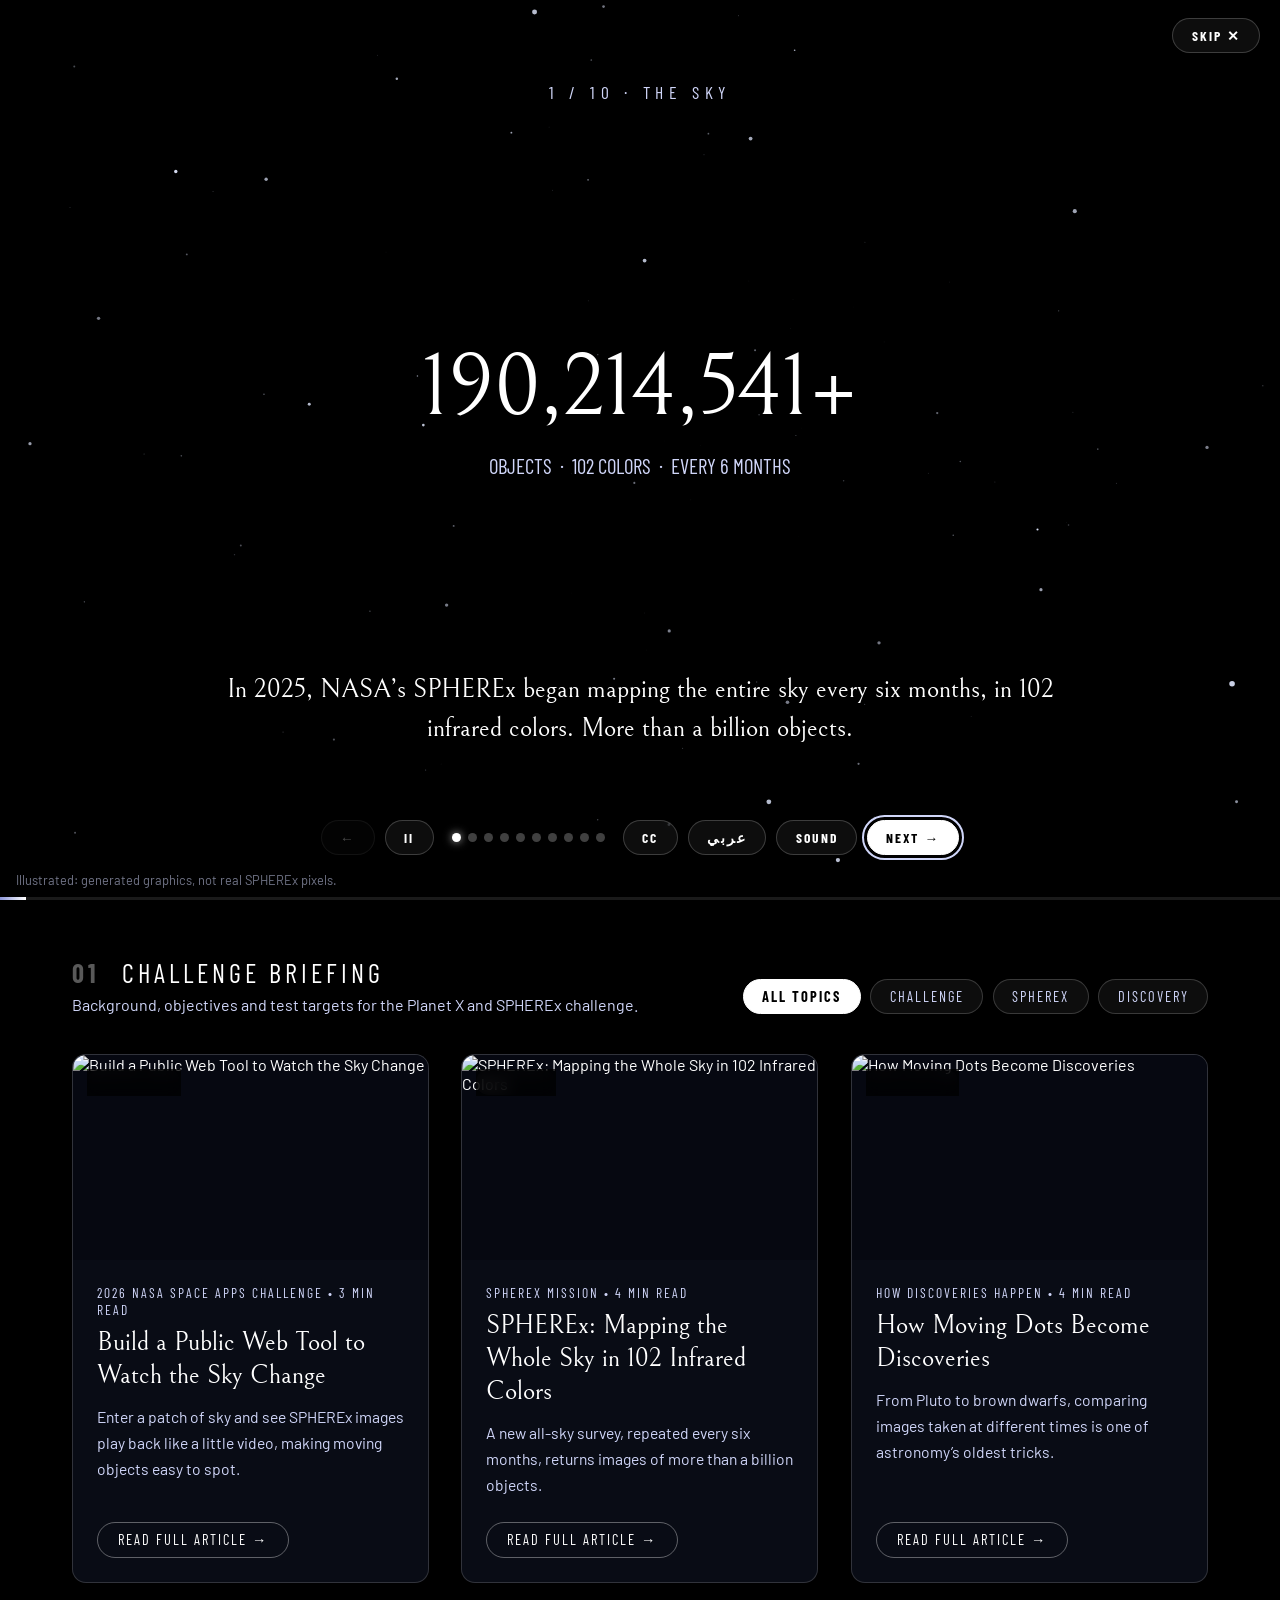
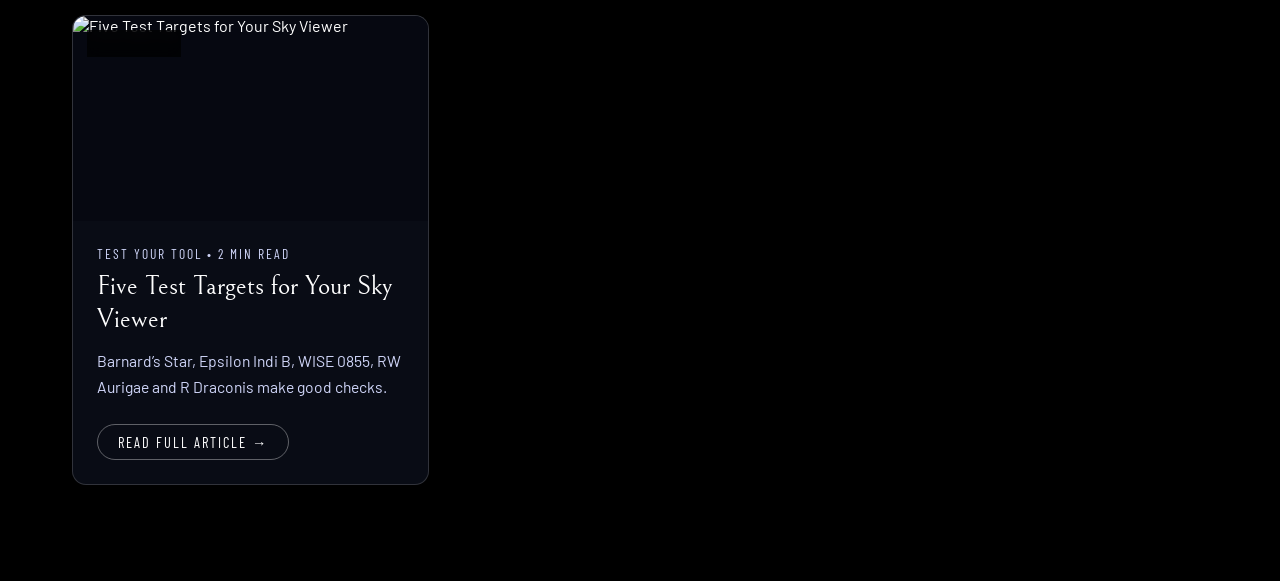
==== commit cbb259de: "Update index.html" ====
--- a/index.html
+++ b/index.html
@@ -25,11 +25,11 @@
     <nav aria-label="Main">
       <ul>
         <li><a href="#intro" id="introBtn" role="button" aria-haspopup="dialog"><b>00</b><i class="play">▶</i> Intro</a></li>
-        <li><a href="#home"><b>01</b> Home</a></li>
-        <li><a href="#explore"><b>02</b> Explore</a></li>
-        <li><a href="#museum"><b>03</b> Museum Halls</a></li>
-        <li><a href="#team"><b>04</b> Team</a></li>
-        <li><a href="#signin"><b>05</b> Sign in</a></li>
+        <li><a href="#signin"><b>01</b> Sign in</a></li>
+        <li><a href="#home"><b>02</b> Home</a></li>
+        <li><a href="#explore"><b>03</b> Explore</a></li>
+        <li><a href="#museum"><b>04</b> Museum Halls</a></li>
+        <li><a href="#team"><b>05</b> Team</a></li>
       </ul>
     </nav>
   </header>
@@ -91,7 +91,7 @@
 </div>
 <div class="view" id="view-explore" data-view="explore">
   <main class="explore">
-    <h1 class="page-title"><span>02</span> Pick your destination</h1>
+    <h1 class="page-title"><span>03</span> Pick your destination</h1>
     <p class="page-sub">Nine real SPHEREx gallery images with their published details, five challenge targets, and a viewer. Enter any RA/Dec, field of view (60″ to 6°) and date to open that patch of sky. Pixels are simulated; names, positions, dates and wavelengths are real.</p>
     <div id="sx" class="sx-base">
 
@@ -138,7 +138,7 @@
 </div>
 <div class="view" id="view-museum" data-view="museum">
   <main>
-    <h1 class="page-title"><span>03</span> Museum halls</h1>
+    <h1 class="page-title"><span>04</span> Museum halls</h1>
     <p class="page-sub">Four short exhibitions explain the science behind this project. Each one is interactive and ends in the real tool that uses it.</p>
     <div class="hall-grid" id="hgrid">
       <button class="hall-card" type="button" aria-haspopup="dialog">
@@ -175,14 +175,14 @@
 </div>
 <div class="view" id="view-team" data-view="team">
   <main>
-    <h1 class="page-title"><span>04</span> Meet our team</h1>
+    <h1 class="page-title"><span>05</span> Meet our team</h1>
     <p class="page-sub">Direct mission contacts, roles, and team leads.</p>
     <div class="team-grid" id="teamGrid"></div>
   </main>
 </div>
 <div class="view" id="view-signin" data-view="signin">
   <main class="auth-main">
-    <h1 class="page-title"><span>05</span> Sign in</h1>
+    <h1 class="page-title"><span>01</span> Sign in</h1>
     <p class="page-sub">Keep your sky candidates and favourite fields with you.</p>
     <div class="auth-wrap">
       <div class="auth-copy">
